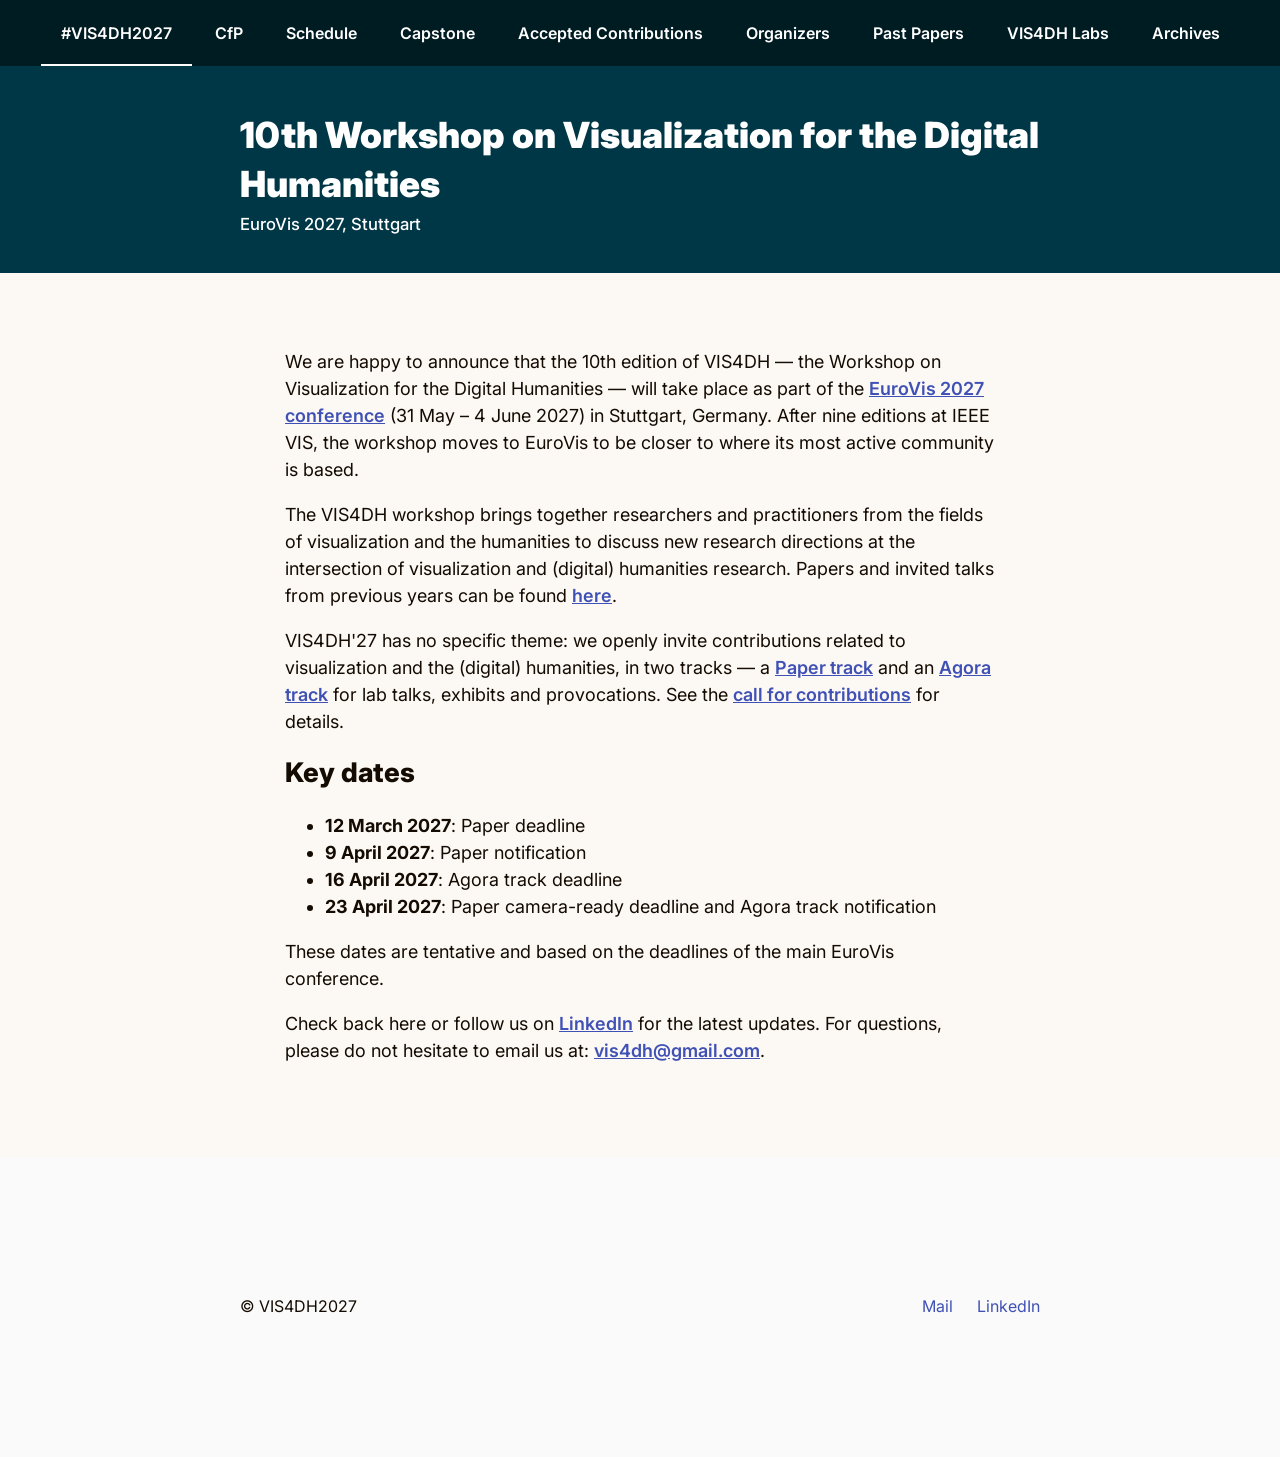
==== index.html @ 7a54b3e8 "first" ====
<!DOCTYPE html>
<html lang="en">

<head>
  <meta charset="utf-8">
  <meta name="viewport" content="width=device-width, initial-scale=1">
  <link rel="preconnect" href="https://fonts.googleapis.com">
  <link rel="preconnect" href="https://fonts.gstatic.com" crossorigin>
  <link
    href="https://fonts.googleapis.com/css2?family=Doto:wght@100..900&family=Inter:ital,opsz,wght@0,14..32,100..900;1,14..32,100..900&display=swap"
    rel="stylesheet">
  <title>10th Workshop on Visualization for the Digital Humanities (VIS4DH) – VIS4DH2027</title>
  <meta name="description"
    content="The 10th Workshop on Visualisation for the Digital Humanities. Taking place as part of the EuroVis 2027 conference in Stuttgart.">
  <link rel="stylesheet" href="css/style.css">
</head>

<body>
  <script src="js/nav.js"></script>

  <article class="c-article">
    <header class="c-header">
      <div class="u-container">
        <div class="title-cell">
          <h1 class="c-header__title">10th Workshop on Visualization for the Digital Humanities</h1>
          <h3 class="c-header__subtitle">
            <small>EuroVis 2027, Stuttgart</small>
          </h3>
        </div>
      </div>
    </header>
    <div class="c-article__main">
      <p>We are happy to announce that the 10th edition of VIS4DH — the Workshop on Visualization for the Digital Humanities — will take place as part of the <a href="https://eurovis27.github.io/web/">EuroVis 2027 conference</a> (31 May – 4 June 2027) in Stuttgart, Germany. After nine editions at IEEE VIS, the workshop moves to EuroVis to be closer to where its most active community is based.</p>

      <p>The VIS4DH workshop brings together researchers and practitioners from the fields of visualization and the humanities to discuss new research directions at the intersection of visualization and (digital) humanities research. Papers and invited talks from previous years can be found <a href="archives.html">here</a>.</p>

      <p>VIS4DH'27 has no specific theme: we openly invite contributions related to visualization and the (digital) humanities, in two tracks — a <a href="cfp.html#paper-track">Paper track</a> and an <a href="cfp.html#agora-track">Agora track</a> for lab talks, exhibits and provocations. See the <a href="cfp.html">call for contributions</a> for details.</p>

      <h2>Key dates</h2>
      <ul>
        <li><strong>12 March 2027</strong>: Paper deadline</li>
        <li><strong>9 April 2027</strong>: Paper notification</li>
        <li><strong>16 April 2027</strong>: Agora track deadline</li>
        <li><strong>23 April 2027</strong>: Paper camera-ready deadline and Agora track notification</li>
      </ul>
      <p>These dates are tentative and based on the deadlines of the main EuroVis conference.</p>

      <p>Check back here or follow us on <a href="https://www.linkedin.com/company/vis4dh">LinkedIn</a> for the latest updates. For questions, please do not hesitate to email us at: <a href="mailto:vis4dh@gmail.com">vis4dh@gmail.com</a>.</p>
    </div>
  </article>

  <footer class="c-footer">
    <div class="u-container c-footer__container">
      <p>&copy; VIS4DH2027</p>
      <p>
        <a href="mailto:vis4dh@gmail.com">Mail</a>
        <a href="https://www.linkedin.com/company/vis4dh">LinkedIn</a>
      </p>
    </div>
  </footer>

  <script src="js/main.js"></script>
</body>

</html>
---- css/style.css ----
*,
*::before,
*::after {
  margin: 0;
  padding: 0;
  box-sizing: inherit;
}

html {
  min-height: 100%;
  box-sizing: border-box;
  font-size: 62.5%;
  background: #fcf8f4;
  color: #140b02;
}

body {
  font-family: "Inter", sans-serif;
  font-weight: 400;
  -webkit-font-smoothing: antialiased;
}

img {
  max-width: 100%;
  vertical-align: middle;
}

/* ---------- navigation ---------- */
.c-navigation {
  position: fixed;
  top: 0;
  left: 0;
  width: 100%;
  padding: 0 1.5rem;
  background: #001C23;
  z-index: 10;
  /* box-shadow: 0 2px 10px 0 rgba(148, 48, 5, 0.5); */
}

.c-menu {
  height: 6.6rem;
  overflow-y: hidden;
  transition: height ease-in-out 0.2s;
}

.c-menu.menu-show {
  height: 100vh;
}

.persistent-menu {
  display: flex;
  justify-content: space-between;
  width: 100%;
}

.menu {
  display: block;
}

.c-navigation__item,
.menu-button {
  position: relative;
  display: block;
  height: 6.6rem;
  font-size: 1.6rem;
  font-weight: 600;
  line-height: 1;
  color: #fff;
  text-decoration: none;
}

.c-navigation__item {
  text-align: center;
  padding: 2.5rem 2rem;
}

.menu-button {
  padding: 2.5rem;
}

@media screen and (min-width: 1000px) {
  .c-navigation {
    text-align: center;
  }

  .persistent-menu {
    display: inline-block;
    width: auto;
  }

  .menu {
    display: inline-block;
  }

  .menu-button {
    display: none;
  }

  .c-navigation__item {
    display: inline-block;
  }

  .c-navigation__item::after {
    content: "";
    position: absolute;
    bottom: 0;
    left: 0;
    width: 100%;
    height: 2px;
    background: transparent;
    transition: background ease-in-out 0.2s;
  }

  .c-navigation__item:hover::after {
    background: rgba(255, 255, 255, 0.5);
  }

  .c-navigation__item.is-active::after {
    background: #fff;
  }
}

/* ---------- page header ---------- */
.c-header {
  padding: 11.1rem 2.5rem 3.5rem;
  background: #003746;
  color: #fff;
}

.u-container {
  display: flex;
  position: relative;
  max-width: 80rem;
  margin: 0 auto;
}

.title-cell {
  width: 100%;
}

.logo-cell {
  display: none;
}

.c-header__title {
  font-weight: 900;
  line-height: 1.35;
  font-size: 2.6rem;
}

.c-header__subtitle {
  font-weight: 500;
  line-height: 1.5;
  font-size: 2rem;
}

@media screen and (min-width: 800px) {
  .c-header__title {
    font-size: 3.6rem;
  }
}

/* ---------- content ---------- */
.c-article__main {
  max-width: 76rem;
  margin: 0 auto;
  padding: 7.5rem 2.5rem;
  line-height: 1.5;
  font-size: 1.6rem;
}

@media screen and (min-width: 800px) {
  .c-article__main {
    font-size: 1.8rem;
  }
}

.c-article__main>* {
  margin-bottom: 1.8rem;
}

.c-article__main a {
  color: #3f51b5;
  font-weight: 600;
}

.c-article__main h2,
.c-article__main h3 {
  font-weight: 800;
}

.c-article__main ul,
.c-article__main ol {
  margin-left: 40px;
}

/* ---------- footer ---------- */
.c-footer {
  padding: 14.1rem 2.5rem 0;
  width: 100%;
  height: 300px;
  background: #fafafa;
}

.c-footer__container {
  flex-wrap: wrap;
  justify-content: space-between;
}

.c-footer p {
  line-height: 1;
  font-size: 1.6rem;
}

.c-footer a {
  text-decoration: none;
  color: #3f51b5;
}

.c-footer a:not(:first-of-type) {
  margin-left: 2rem;
}
/* ---------- people grid ---------- */
.grid-container {
  display: grid;
  grid-template-columns: 33% 33% 33%;
  column-gap: 20px;
  row-gap: 50px;
}
.grid-item { text-align: center; font-size: 90%; }
.grid-item .minipic {
  width: 150px;
  height: 150px;
  object-fit: cover;
  border-radius: 50%;
  display: block;
  margin: 0 auto 20px;
}

/* ---------- paper archive ---------- */
.paper-list {
  display: flex;
  flex-wrap: wrap;
  justify-content: center;
  gap: 30px;
  padding: 0 5rem 3rem;
  font-size: 1.6rem;
}
.paper-card {
  width: 280px;
  padding: 5px;
  background: #f1efef;
  text-align: center;
}
.paper-card img { max-width: 100%; }
.paper-title {
  margin: 0.5em 0;
  color: #3f51b5;
  font-weight: bold;
  text-decoration: underline;
}
.paper-authors { font-weight: bold; }
.paper-year { margin-top: 0.5em; }

/* ---------- tables and placeholders ---------- */
.c-article__main table { border-collapse: collapse; width: 100%; font-size: 90%; }
.c-article__main th, .c-article__main td { padding: 8px; text-align: left; border-bottom: 1px solid #ddd; }
.c-article__main td:first-child { white-space: nowrap; width: 1%; padding-right: 2rem; }

.minipic-placeholder {
  display: flex;
  align-items: center;
  justify-content: center;
  width: 150px;
  height: 150px;
  margin: 0 auto 20px;
  border-radius: 50%;
  background: #d9dde3;
  color: #5b6573;
  font-size: 4rem;
  font-weight: 600;
}
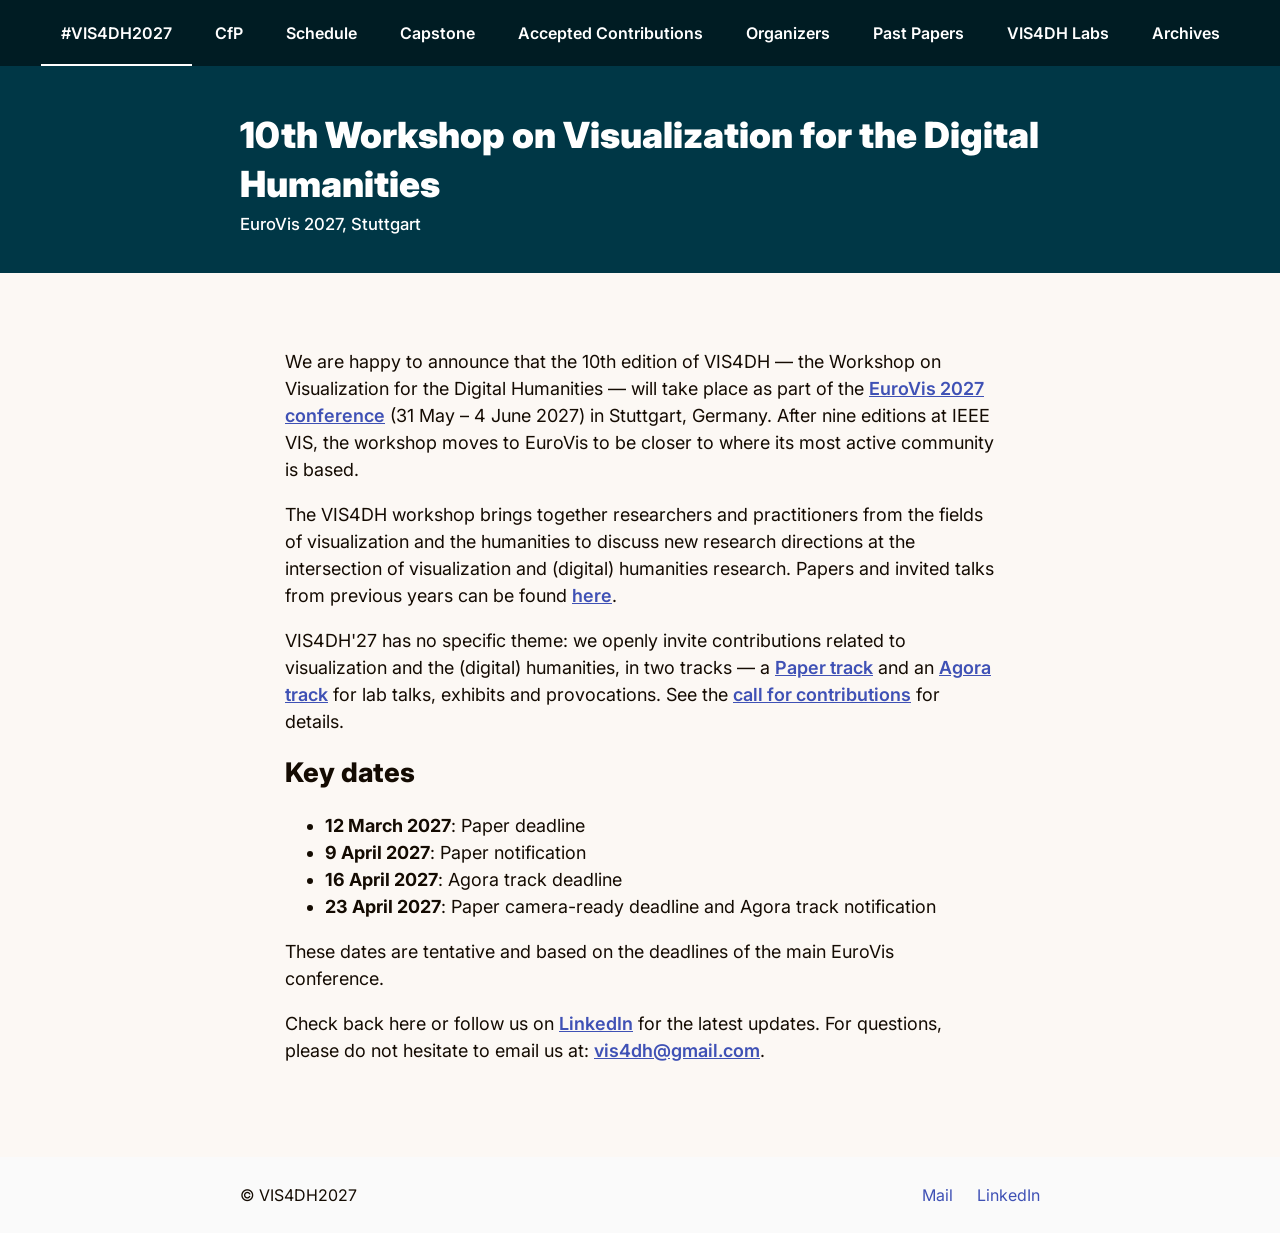
==== commit 50f1034b: "footer and stuff" ====
--- a/index.html
+++ b/index.html
@@ -13,6 +13,7 @@
   <meta name="description"
     content="The 10th Workshop on Visualisation for the Digital Humanities. Taking place as part of the EuroVis 2027 conference in Stuttgart.">
   <link rel="stylesheet" href="css/style.css">
+  <script src="js/analytics.js"></script>
 </head>
 
 <body>
@@ -30,11 +31,21 @@
       </div>
     </header>
     <div class="c-article__main">
-      <p>We are happy to announce that the 10th edition of VIS4DH — the Workshop on Visualization for the Digital Humanities — will take place as part of the <a href="https://eurovis27.github.io/web/">EuroVis 2027 conference</a> (31 May – 4 June 2027) in Stuttgart, Germany. After nine editions at IEEE VIS, the workshop moves to EuroVis to be closer to where its most active community is based.</p>
+      <p>We are happy to announce that the 10th edition of VIS4DH — the Workshop on Visualization for the Digital
+        Humanities — will take place as part of the <a href="https://eurovis27.github.io/web/" target="_blank"
+          rel="noopener">EuroVis 2027 conference</a> (31 May – 4 June 2027) in Stuttgart, Germany. After nine editions
+        at IEEE VIS, the workshop moves to EuroVis to be closer to where its most active community is based.</p>
 
-      <p>The VIS4DH workshop brings together researchers and practitioners from the fields of visualization and the humanities to discuss new research directions at the intersection of visualization and (digital) humanities research. Papers and invited talks from previous years can be found <a href="archives.html">here</a>.</p>
+      <p>The VIS4DH workshop brings together researchers and practitioners from the fields of visualization and the
+        humanities to discuss new research directions at the intersection of visualization and (digital) humanities
+        research. Papers and invited talks from previous years can be found <a href="archives.html" target="_blank"
+          rel="noopener">here</a>.</p>
 
-      <p>VIS4DH'27 has no specific theme: we openly invite contributions related to visualization and the (digital) humanities, in two tracks — a <a href="cfp.html#paper-track">Paper track</a> and an <a href="cfp.html#agora-track">Agora track</a> for lab talks, exhibits and provocations. See the <a href="cfp.html">call for contributions</a> for details.</p>
+      <p>VIS4DH'27 has no specific theme: we openly invite contributions related to visualization and the (digital)
+        humanities, in two tracks — a <a href="cfp.html#paper-track" target="_blank" rel="noopener">Paper track</a> and
+        an <a href="cfp.html#agora-track" target="_blank" rel="noopener">Agora track</a> for lab talks, exhibits and
+        provocations. See the <a href="cfp.html" target="_blank" rel="noopener">call for contributions</a> for details.
+      </p>
 
       <h2>Key dates</h2>
       <ul>
@@ -45,7 +56,9 @@
       </ul>
       <p>These dates are tentative and based on the deadlines of the main EuroVis conference.</p>
 
-      <p>Check back here or follow us on <a href="https://www.linkedin.com/company/vis4dh">LinkedIn</a> for the latest updates. For questions, please do not hesitate to email us at: <a href="mailto:vis4dh@gmail.com">vis4dh@gmail.com</a>.</p>
+      <p>Check back here or follow us on <a href="https://www.linkedin.com/company/vis4dh" target="_blank"
+          rel="noopener">LinkedIn</a> for the latest updates. For questions, please do not hesitate to email us at: <a
+          href="mailto:vis4dh@gmail.com">vis4dh@gmail.com</a>.</p>
     </div>
   </article>
 
@@ -54,7 +67,7 @@
       <p>&copy; VIS4DH2027</p>
       <p>
         <a href="mailto:vis4dh@gmail.com">Mail</a>
-        <a href="https://www.linkedin.com/company/vis4dh">LinkedIn</a>
+        <a href="https://www.linkedin.com/company/vis4dh" target="_blank" rel="noopener">LinkedIn</a>
       </p>
     </div>
   </footer>
--- a/css/style.css
+++ b/css/style.css
@@ -196,9 +196,8 @@
 
 /* ---------- footer ---------- */
 .c-footer {
-  padding: 14.1rem 2.5rem 0;
-  width: 100%;
-  height: 300px;
+  padding: 3rem 2.5rem;
+  width: 100%;
   background: #fafafa;
 }
 
@@ -262,21 +261,8 @@
 .paper-authors { font-weight: bold; }
 .paper-year { margin-top: 0.5em; }
 
-/* ---------- tables and placeholders ---------- */
+/* ---------- tables ---------- */
 .c-article__main table { border-collapse: collapse; width: 100%; font-size: 90%; }
 .c-article__main th, .c-article__main td { padding: 8px; text-align: left; border-bottom: 1px solid #ddd; }
 .c-article__main td:first-child { white-space: nowrap; width: 1%; padding-right: 2rem; }
 
-.minipic-placeholder {
-  display: flex;
-  align-items: center;
-  justify-content: center;
-  width: 150px;
-  height: 150px;
-  margin: 0 auto 20px;
-  border-radius: 50%;
-  background: #d9dde3;
-  color: #5b6573;
-  font-size: 4rem;
-  font-weight: 600;
-}
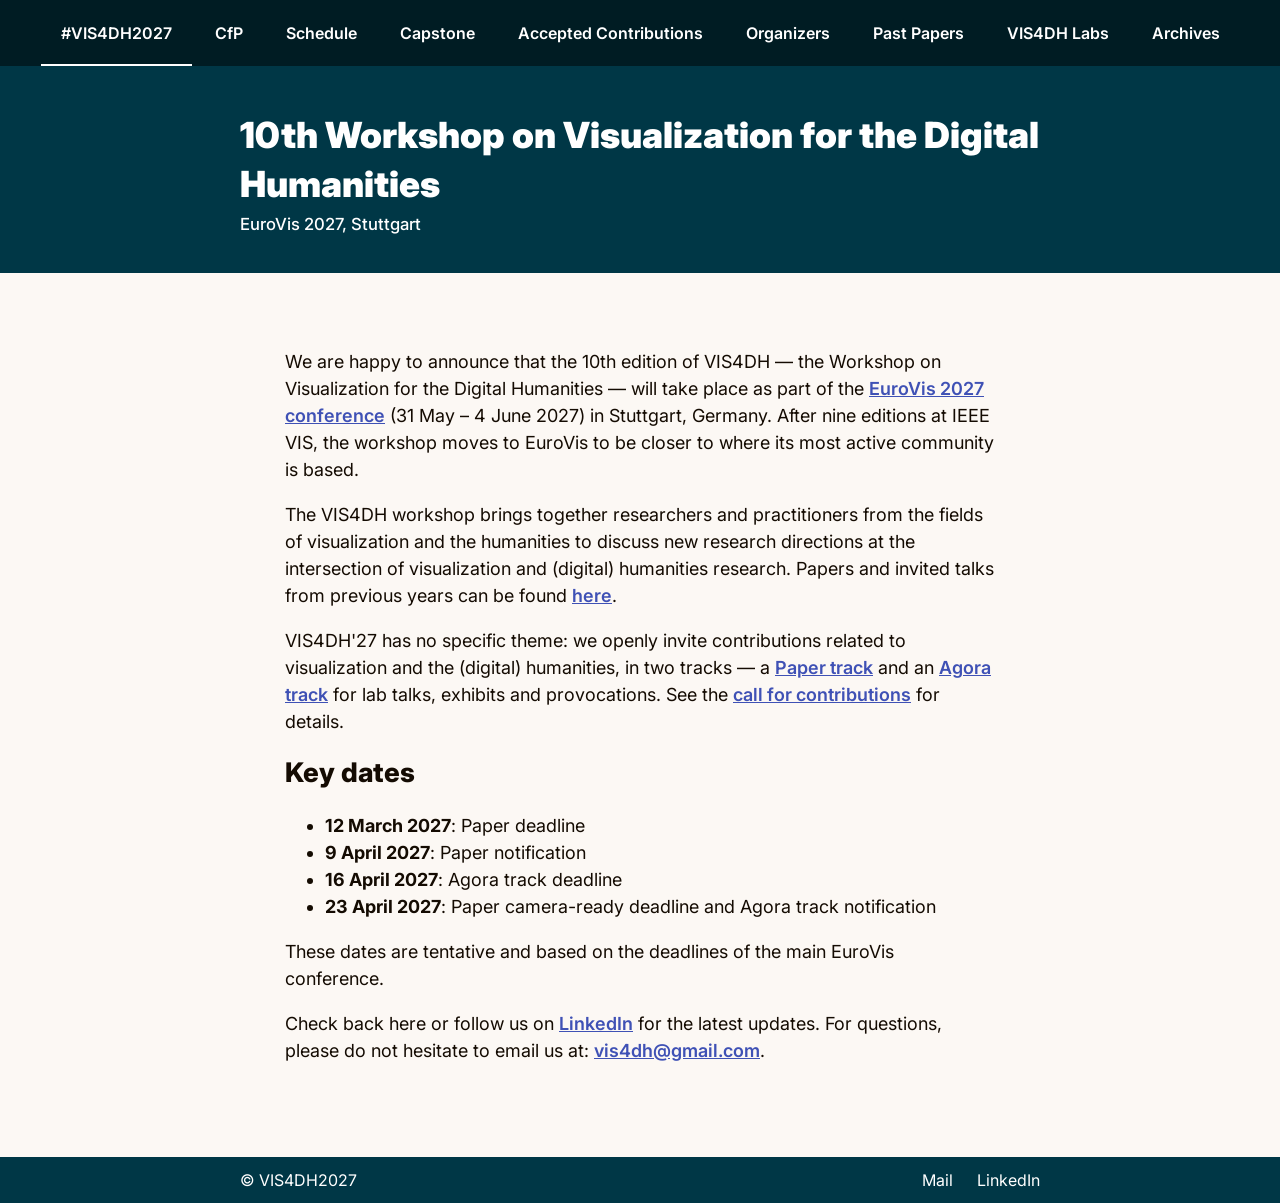
==== commit f3218e3b: "img fixes" ====
--- a/index.html
+++ b/index.html
@@ -9,7 +9,7 @@
   <link
     href="https://fonts.googleapis.com/css2?family=Doto:wght@100..900&family=Inter:ital,opsz,wght@0,14..32,100..900;1,14..32,100..900&display=swap"
     rel="stylesheet">
-  <title>10th Workshop on Visualization for the Digital Humanities (VIS4DH) – VIS4DH2027</title>
+  <title>VIS4DH</title>
   <meta name="description"
     content="The 10th Workshop on Visualisation for the Digital Humanities. Taking place as part of the EuroVis 2027 conference in Stuttgart.">
   <link rel="stylesheet" href="css/style.css">
--- a/css/style.css
+++ b/css/style.css
@@ -7,6 +7,7 @@
 }
 
 html {
+  -webkit-text-size-adjust: 100%;
   min-height: 100%;
   box-sizing: border-box;
   font-size: 62.5%;
@@ -15,10 +16,16 @@
 }
 
 body {
+  min-height: 100vh;
+  display: flex;
+  flex-direction: column;
   font-family: "Inter", sans-serif;
   font-weight: 400;
   -webkit-font-smoothing: antialiased;
 }
+
+/* keeps the footer at the bottom of the window on short pages */
+.c-article { flex: 1; }
 
 img {
   max-width: 100%;
@@ -45,6 +52,7 @@
 
 .c-menu.menu-show {
   height: 100vh;
+  overflow-y: auto;
 }
 
 .persistent-menu {
@@ -78,7 +86,7 @@
   padding: 2.5rem;
 }
 
-@media screen and (min-width: 1000px) {
+@media screen and (min-width: 1280px) {
   .c-navigation {
     text-align: center;
   }
@@ -196,9 +204,10 @@
 
 /* ---------- footer ---------- */
 .c-footer {
-  padding: 3rem 2.5rem;
-  width: 100%;
-  background: #fafafa;
+  padding: 1.5rem 2.5rem;
+  width: 100%;
+  background: #003746;
+  color: #fff;
 }
 
 .c-footer__container {
@@ -213,7 +222,7 @@
 
 .c-footer a {
   text-decoration: none;
-  color: #3f51b5;
+  color: #fff;
 }
 
 .c-footer a:not(:first-of-type) {
@@ -229,7 +238,9 @@
 .grid-item { text-align: center; font-size: 90%; }
 .grid-item .minipic {
   width: 150px;
-  height: 150px;
+  max-width: 100%;
+  height: auto;
+  aspect-ratio: 1 / 1;
   object-fit: cover;
   border-radius: 50%;
   display: block;
@@ -247,11 +258,13 @@
 }
 .paper-card {
   width: 280px;
-  padding: 5px;
-  background: #f1efef;
-  text-align: center;
-}
-.paper-card img { max-width: 100%; }
+  padding: 10px;
+  background: #fff;
+  border-radius: 10px;
+  box-shadow: 0 1px 3px rgba(0, 0, 0, 0.08);
+  text-align: left;
+}
+.paper-card img { display: block; width: 100%; height: auto; border-radius: 6px; }
 .paper-title {
   margin: 0.5em 0;
   color: #3f51b5;
@@ -266,3 +279,15 @@
 .c-article__main th, .c-article__main td { padding: 8px; text-align: left; border-bottom: 1px solid #ddd; }
 .c-article__main td:first-child { white-space: nowrap; width: 1%; padding-right: 2rem; }
 
+
+/* ---------- small screens ---------- */
+@media screen and (max-width: 800px) {
+  .c-article__main td:first-child { white-space: normal; width: auto; }
+  .grid-container { grid-template-columns: 1fr 1fr; row-gap: 30px; }
+  .paper-list { padding: 0 1.5rem 3rem; }
+  .paper-card { width: 100%; max-width: 280px; }
+}
+
+@media screen and (max-width: 480px) {
+  .grid-container { grid-template-columns: 1fr; }
+}
